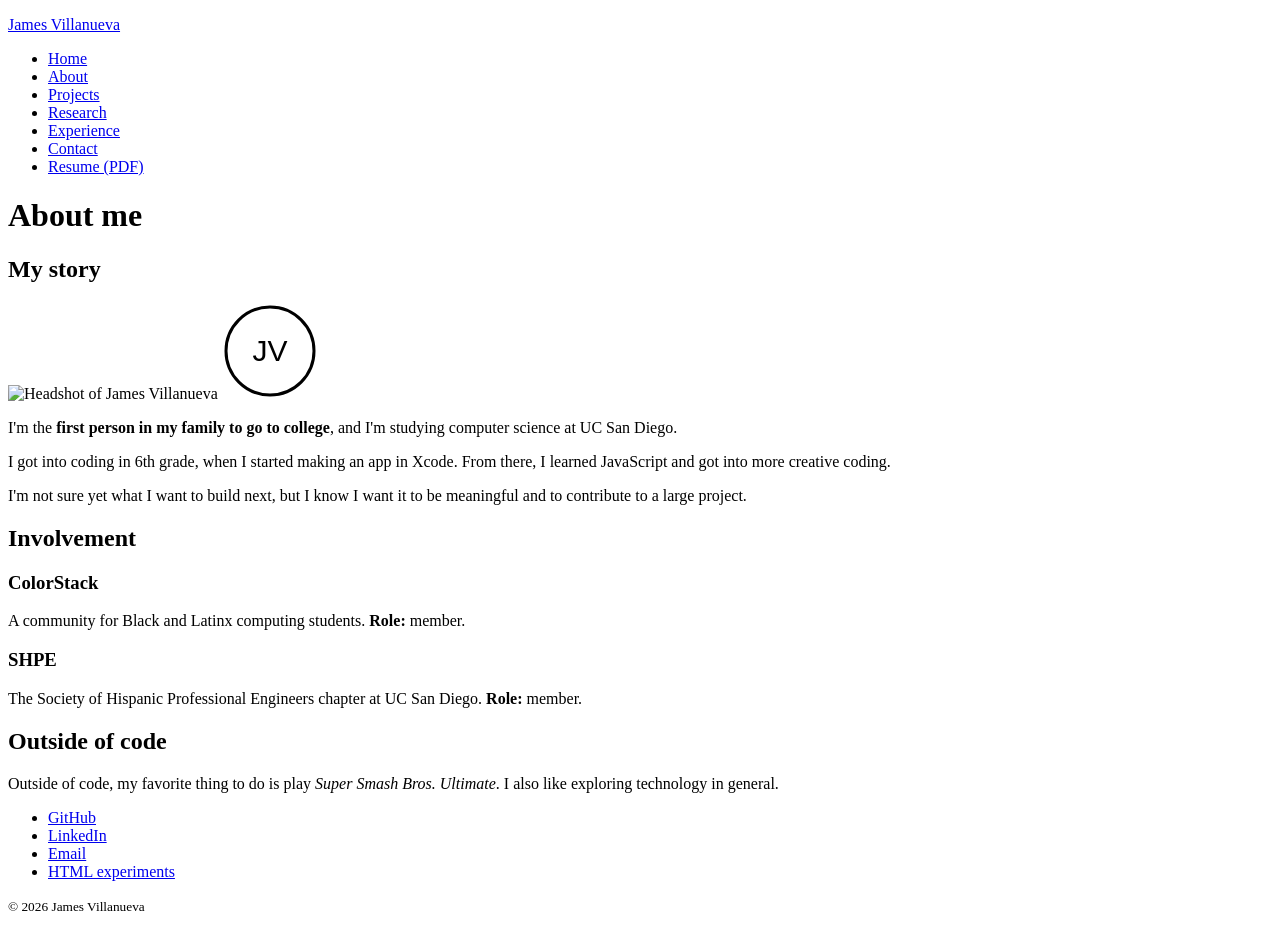
==== about.html @ 251be093 "Rename contact page to form-no-js.html and add httpbin form" ====
<!DOCTYPE html>
<html lang="en">
<head>
  <meta charset="utf-8">
  <meta name="viewport" content="width=device-width, initial-scale=1">
  <meta name="description" content="James Villanueva's story: a first-generation CS student at UC San Diego.">
  <meta name="author" content="James Villanueva">
  <title>About | James Villanueva</title>
  <link rel="stylesheet" href="styles.css">
  <link rel="icon" href="images/headshot.jpg" type="image/jpeg">
</head>
<body class="about-page">
  <header>
    <p><a href="index.html">James Villanueva</a></p>
    <nav aria-label="Main">
      <ul>
        <li><a href="index.html">Home</a></li>
        <li><a href="about.html" aria-current="page">About</a></li>
        <li><a href="projects.html">Projects</a></li>
        <li><a href="research.html">Research</a></li>
        <li><a href="experience.html">Experience</a></li>
        <li><a href="form-no-js.html">Contact</a></li>
        <li><a href="resume.pdf">Resume (PDF)</a></li>
      </ul>
    </nav>
  </header>

  <main>
    <h1>About me</h1>

    <section aria-labelledby="story-heading">
      <h2 id="story-heading">My story</h2>
      <picture>
        <source srcset="images/headshot.webp" type="image/webp">
        <img src="images/headshot.jpg" alt="Headshot of James Villanueva" width="400" height="400">
      </picture>
      <svg width="96" height="96" viewBox="0 0 96 96" role="img" aria-label="JV monogram">
        <circle cx="48" cy="48" r="44" fill="none" stroke="black" stroke-width="3"/>
        <text x="48" y="58" text-anchor="middle" font-size="30" font-family="sans-serif" fill="black">JV</text>
      </svg>
      <p>I'm the <strong>first person in my family to go to college</strong>, and I'm studying computer science at UC San Diego.</p>
      <p>I got into coding in 6th grade, when I started making an app in Xcode. From there, I learned JavaScript and got into more creative coding.</p>
      <p>I'm not sure yet what I want to build next, but I know I want it to be meaningful and to contribute to a large project.</p>
    </section>

    <section aria-labelledby="involvement-heading">
      <h2 id="involvement-heading">Involvement</h2>
      <article>
        <h3>ColorStack</h3>
        <p>A community for Black and Latinx computing students. <b>Role:</b> member.</p>
      </article>
      <article>
        <h3>SHPE</h3>
        <p>The Society of Hispanic Professional Engineers chapter at UC San Diego. <b>Role:</b> member.</p>
      </article>
    </section>

    <section aria-labelledby="outside-heading">
      <h2 id="outside-heading">Outside of code</h2>
      <p>Outside of code, my favorite thing to do is play <i>Super Smash Bros. Ultimate</i>. I also like exploring technology in general.</p>
    </section>
  </main>

  <footer>
    <ul>
      <li><a href="https://github.com/JamesVillanueva-Dev">GitHub</a></li>
      <li><a href="https://www.linkedin.com/in/jamesuvillanueva">LinkedIn</a></li>
      <li><a href="mailto:j8villanueva@ucsd.edu">Email</a></li>
      <li><a href="experiments.html">HTML experiments</a></li>
    </ul>
    <p><small>&copy; 2026 James Villanueva</small></p>
  </footer>
</body>
</html>
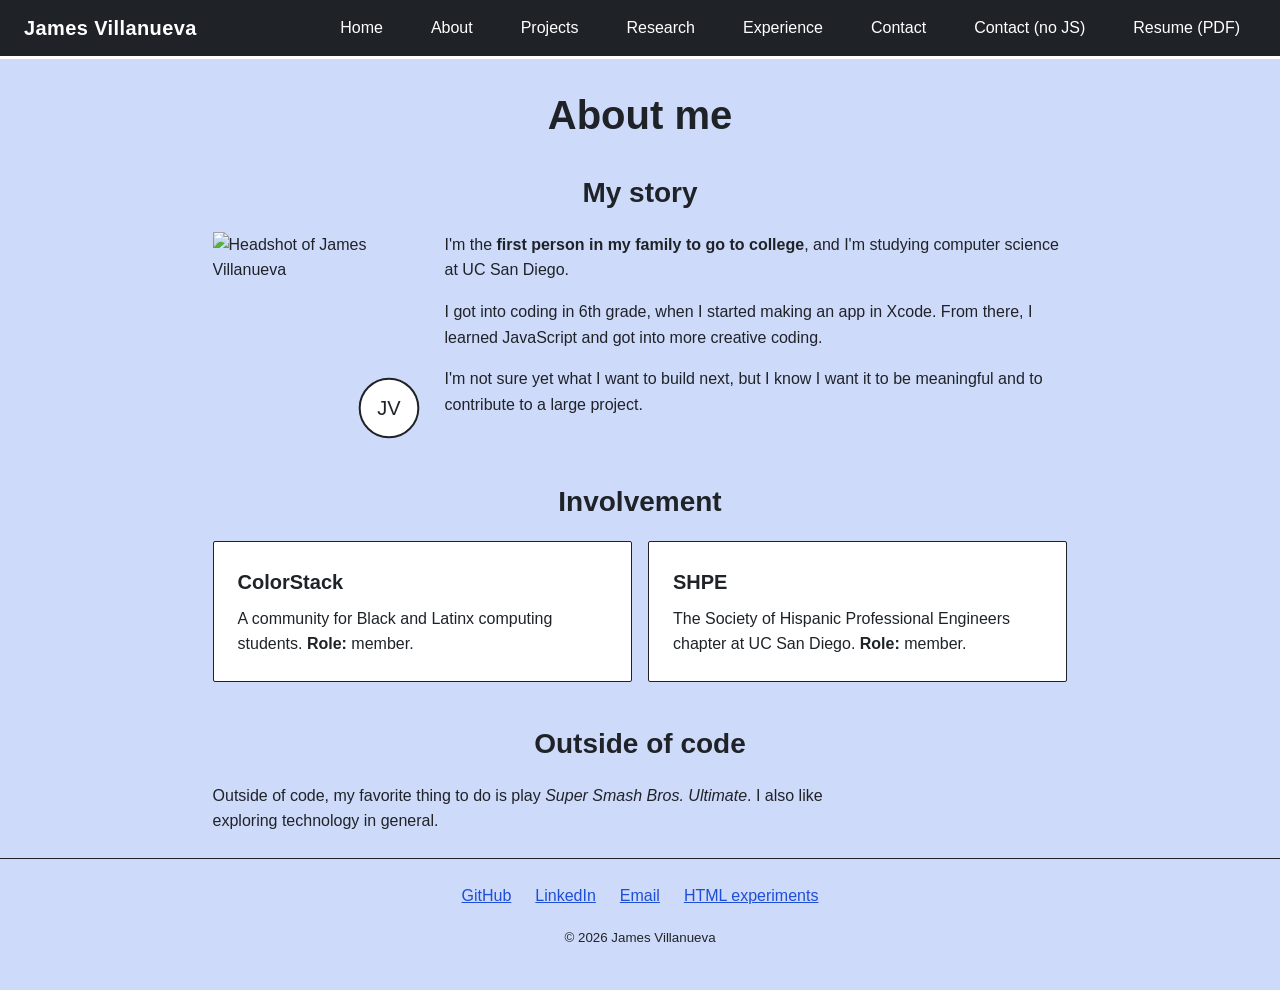
==== commit 0754a160: "finished part 3" ====
--- a/about.html
+++ b/about.html
@@ -19,7 +19,8 @@
         <li><a href="projects.html">Projects</a></li>
         <li><a href="research.html">Research</a></li>
         <li><a href="experience.html">Experience</a></li>
-        <li><a href="form-no-js.html">Contact</a></li>
+        <li><a href="form-with-js.html">Contact</a></li>
+        <li><a href="form-no-js.html">Contact (no JS)</a></li>
         <li><a href="resume.pdf">Resume (PDF)</a></li>
       </ul>
     </nav>
--- a/styles.css
+++ b/styles.css
@@ -0,0 +1,504 @@
+*,
+*::before,
+*::after {
+  box-sizing: border-box;
+  margin: 0; padding: 0;
+}
+
+:root {
+  --color-text: #1f2328;
+  --color-bg: #cedaf9;
+  --color-accent: #ffffff;
+  --font-main: "Helvetica Neue", Arial, sans-serif;
+  --max-width: calc(70ch + 2 * var(--space)); /* ~70 characters per line plus main's padding */
+  --space: 1.5rem;
+  --color-focus: #ffa600;
+  --color-link: #1d4ed8;
+}
+
+
+header {
+  display: flex;
+  justify-content: space-between;
+  align-items: center;
+  flex-wrap: wrap;
+  gap: 1rem;
+  padding: 0.75rem var(--space);
+  background-color: var(--color-text);
+  border-bottom: 3px solid var(--color-accent);
+  position: sticky;
+  top: 0;
+  z-index: 10;
+}
+/* Descendant combinator (space): matches any a inside header, at any depth.
+   Makes header links readable on the dark background. */
+header a {
+  color: white;
+  text-decoration: none;
+}
+
+/* Child combinator (>): matches a p only when it is a direct child of header.
+   Styles the site name. */
+header > p {
+  font-size: 1.25rem;
+  font-weight: bold;
+  letter-spacing: 0.02em;
+}
+main {
+  max-width: var(--max-width);
+  margin: 0 auto;
+  padding: var(--space);
+}
+
+
+nav > ul {
+  display: flex;
+  flex-wrap: wrap;
+  gap: 1rem;
+  list-style: none;
+}
+
+nav a {
+  padding: 0.5em 1em;  /* em: scales with the link's font size */
+}
+
+body {
+  font-family: var(--font-main);
+  color: var(--color-text);
+  background-color: var(--color-bg);
+  line-height: 1.6;
+  margin: 0;
+}
+
+h1 {
+  font-size: 2.5rem;
+  margin-bottom: var(--space);
+  text-align: center;
+}
+
+h2 {
+  font-size: 1.75rem;
+  margin-top: var(--space);
+  text-align: center;
+}
+
+h3 {
+  font-size: 1.25rem;
+}
+
+a {
+  color: var(--color-link);
+}
+
+/* Keep wide media (e.g. the 400px headshot, the 640px video) inside
+   narrow screens */
+img,
+video,
+audio,
+canvas {
+  max-width: 100%;
+  height: auto;
+}
+
+a:hover {
+    color: var(--color-focus);
+}
+
+a:focus, input:focus, button:focus, textarea:focus{
+    outline: 3px groove var(--color-focus);
+}
+
+  /* Attribute selector ([attr="value"]): matches the section whose aria-labelledby
+     equals "skills-heading". Places the two skill groups side by side. */
+section[aria-labelledby="skills-heading"] {
+    justify-content: center;
+    display: flex;
+    flex-wrap: wrap;
+    column-gap: 3rem;
+}
+p,
+ul {
+  margin-bottom: 1rem;
+}
+#skills-heading {
+  width: 100%;
+}
+#intro-heading{
+    text-align: center;
+}
+#intro-heading + picture img {
+  display: block;
+  margin: 1rem auto;
+}
+
+header p,
+header ul {
+  margin: 0;
+  padding: 0;
+}
+
+ul {
+  padding-left: 1.5rem;
+}
+
+footer ul {
+  display: flex;
+  flex-wrap: wrap;
+  justify-content: center;
+  gap: 1.5rem;
+  list-style: none;
+  padding: 0;
+}
+
+footer {
+  text-align: center;
+  padding: var(--space);
+  border-top: 1px solid var(--color-text);
+}
+
+@media (max-width: 600px) {
+  header {
+    flex-direction: column;
+    align-items: flex-start;
+    position: static;
+  }
+
+  h1 {
+    font-size: 2rem;
+  }
+}
+project-card {
+  display: flex;
+  flex-direction: column;
+  background-color: white;
+  border-radius: 0.5rem;
+  padding: var(--space);
+}
+project-card a {
+  margin-top: auto;
+  font-weight: bold;
+}
+
+.project-progress {
+  display: grid;
+  gap: 0.5rem;
+  margin-block: 0.5rem 1rem;
+}
+
+.project-progress label {
+  width: fit-content;
+  padding: 0.2rem 0.65rem;
+  border-radius: 999px;
+  background-color: #e8efff;
+  color: var(--color-link);
+  font-size: 0.875rem;
+  font-weight: bold;
+}
+
+.project-progress progress {
+  width: 100%;
+  height: 0.75rem;
+  accent-color: var(--color-link);
+}
+
+fieldset {
+  padding: var(--space);
+}
+
+label {
+  display: block;
+}
+
+fieldset input,
+fieldset textarea {
+  width: 100%;
+  font: inherit;
+  margin-bottom: 1rem;
+}
+
+button {
+  font: inherit;
+  padding: 0.5em 1em;
+}
+
+article {
+  background-color: white;
+  padding: var(--space);
+  margin-bottom: 1rem;
+}
+
+.block-cards project-card {
+  display: block;
+  border: 1px solid;
+  padding: 1rem;
+  margin-block: 1rem;
+}
+
+/* About page (about.html). Wider main so the story text column next to
+   the photo still gets ~70 characters per line. */
+.about-page main {
+  --photo: 12rem;
+  --badge: 4rem;
+  --story-gap: 2.5rem;
+  max-width: calc(var(--photo) + var(--story-gap) + 70ch + 2 * var(--space));
+}
+
+/* Even spacing: sections 2.5rem apart, each heading 1rem from its content */
+.about-page main > section + section {
+  margin-top: 2.5rem;
+}
+
+.about-page main h2 {
+  margin: 0 0 1rem;
+}
+
+.about-page main > section > p:last-child {
+  margin-bottom: 0;
+}
+
+/* My story: photo above text on narrow screens, photo left / text right
+   on wide screens */
+.about-page section[aria-labelledby="story-heading"] {
+  display: grid;
+  grid-template-columns: minmax(0, 1fr);
+  row-gap: 1rem;
+}
+
+.about-page #story-heading {
+  grid-row: 1;
+  grid-column: 1 / -1;
+  margin: 0;
+}
+
+.about-page section[aria-labelledby="story-heading"] picture,
+.about-page section[aria-labelledby="story-heading"] svg {
+  grid-row: 2;
+  grid-column: 1;
+  justify-self: center;
+  align-self: start;
+}
+
+.about-page section[aria-labelledby="story-heading"] picture {
+  display: block;
+  width: var(--photo);
+  margin-bottom: calc(var(--badge) / 4); /* room for the badge overhang */
+}
+
+.about-page section[aria-labelledby="story-heading"] img {
+  display: block;
+  width: 100%;
+}
+
+/* JV badge sits over the photo's bottom-right corner, hanging a quarter
+   of its size past the edges */
+.about-page section[aria-labelledby="story-heading"] svg {
+  width: var(--badge);
+  height: var(--badge);
+  transform: translate(
+    calc(var(--photo) / 2 - var(--badge) / 4),
+    calc(var(--photo) - var(--badge) * 3 / 4)
+  );
+}
+
+.about-page section[aria-labelledby="story-heading"] svg circle {
+  fill: white;
+  stroke: var(--color-text);
+}
+
+.about-page section[aria-labelledby="story-heading"] svg text {
+  fill: var(--color-text);
+  font-family: var(--font-main);
+}
+
+.about-page section[aria-labelledby="story-heading"] p {
+  margin: 0;
+}
+
+@media (min-width: 48rem) {
+  .about-page section[aria-labelledby="story-heading"] {
+    grid-template-columns: var(--photo) minmax(0, 70ch);
+    /* heading, three paragraphs, then a flexible row that absorbs the
+       photo's extra height so the paragraphs stay evenly spaced */
+    grid-template-rows: auto auto auto auto 1fr;
+    column-gap: var(--story-gap);
+  }
+
+  .about-page section[aria-labelledby="story-heading"] picture,
+  .about-page section[aria-labelledby="story-heading"] svg {
+    grid-row: 2 / -1;
+  }
+
+  .about-page section[aria-labelledby="story-heading"] p {
+    grid-column: 2;
+  }
+}
+
+/* Involvement boxes: side by side when there's room, stacked otherwise */
+.about-page section[aria-labelledby="involvement-heading"] {
+  display: flex;
+  flex-wrap: wrap;
+  gap: 1rem;
+}
+
+.about-page #involvement-heading {
+  flex-basis: 100%;
+  margin: 0;
+}
+
+.about-page article {
+  flex: 1 1 16rem;
+  margin: 0;
+  border: 1px solid var(--color-text);
+  border-radius: 2px;
+}
+
+.about-page article h3 {
+  margin-bottom: 0.5rem;
+}
+
+.about-page article > :last-child {
+  margin-bottom: 0;
+}
+
+.about-page section[aria-labelledby="outside-heading"] p {
+  max-width: 70ch;
+}
+
+/* Contact page (form-no-js.html). Everything is scoped to .contact-page
+   so no other page changes. */
+.contact-page main > p,
+.contact-page address {
+  text-align: center;
+}
+
+.contact-page address {
+  font-style: normal;
+}
+
+/* "Find me online" links as one centered row, no bullets */
+.contact-page section[aria-labelledby="links-heading"] ul {
+  display: flex;
+  flex-wrap: wrap;
+  justify-content: center;
+  gap: 0.5rem 1.5rem;
+  list-style: none;
+  padding: 0;
+}
+
+.contact-page section[aria-labelledby="links-heading"] a {
+  overflow-wrap: anywhere;
+}
+
+/* Form sits on the page background as a centered ~30rem column */
+.contact-page .contact-form {
+  width: 100%;
+  max-width: 30rem;
+  margin: 1rem auto 0;
+  text-align: left;
+}
+
+.contact-page .field {
+  display: flex;
+  flex-direction: column;
+  gap: 0.25rem;
+  margin-bottom: 1rem;
+}
+
+.contact-page .field label {
+  font-weight: normal;
+}
+
+/* Border stays 1px in every state so later validation styles
+   cannot cause layout shift. */
+.contact-page .field input,
+.contact-page .field textarea,
+.contact-page .contact-form button {
+  font: inherit;
+  color: var(--color-text);
+  background-color: white;
+  border: 1px solid var(--color-text);
+  border-radius: 2px;
+  padding: 0.5rem 0.75rem;
+}
+
+.contact-page .field input,
+.contact-page .field textarea {
+  width: 100%;
+}
+
+.contact-page .field textarea {
+  resize: vertical;
+}
+
+.contact-page .contact-form button {
+  cursor: pointer;
+}
+
+.contact-page .contact-form button:hover {
+  background-color: var(--color-text);
+  color: white;
+}
+
+.contact-page main a:focus,
+.contact-page .contact-form input:focus,
+.contact-page .contact-form textarea:focus,
+.contact-page .contact-form button:focus {
+  outline: 3px solid var(--color-link);
+  outline-offset: 2px;
+}
+
+.contact-page .field .hint {
+  margin: 0;
+  font-size: 0.9em;
+}
+
+/* Validation states. :user-invalid / :user-valid only match after the
+   user interacts, so empty fields are not flagged on page load. Only
+   colors and an inset shadow change, never border width, padding or
+   margins, so nothing shifts. The inset bar marks errors without
+   relying on color alone. */
+.contact-page .field input:user-invalid,
+.contact-page .field textarea:user-invalid {
+  border-color: #b42318;
+  background-color: #fff5f5;
+  box-shadow: inset 4px 0 0 #b42318;
+}
+
+.contact-page .field input:user-valid,
+.contact-page .field textarea:user-valid {
+  border-color: #1a7f37;
+}
+
+/* Part 3 message areas (form-with-js.html). Both start with the hidden
+   attribute and form.js removes it, so they never show without JS.
+   No display is set on #error-area or #comments-info, so the hidden
+   attribute keeps working. No transitions or animations, so nothing
+   flashes. */
+.contact-page #comments-info {
+  margin: 0 0 1rem;
+  padding-left: 0.5rem;
+  /* Transparent bar in the normal state so the warning state only
+     changes colors and the text never moves. */
+  border-left: 4px solid transparent;
+  font-size: 0.9em;
+}
+
+.contact-page #comments-info.is-warning {
+  color: #7a4100;
+  border-left-color: #7a4100;
+}
+
+/* Error paragraphs: a red left bar and bold text, so errors are not
+   shown by color alone. Each message also names its field. */
+.contact-page #error-area p {
+  margin: 0 0 0.5rem;
+  padding-left: 0.5rem;
+  border-left: 4px solid #b42318;
+  color: #b42318;
+  font-weight: bold;
+}
+
+/* Empty error paragraphs take up no space */
+.contact-page #error-area p:empty {
+  display: none;
+}
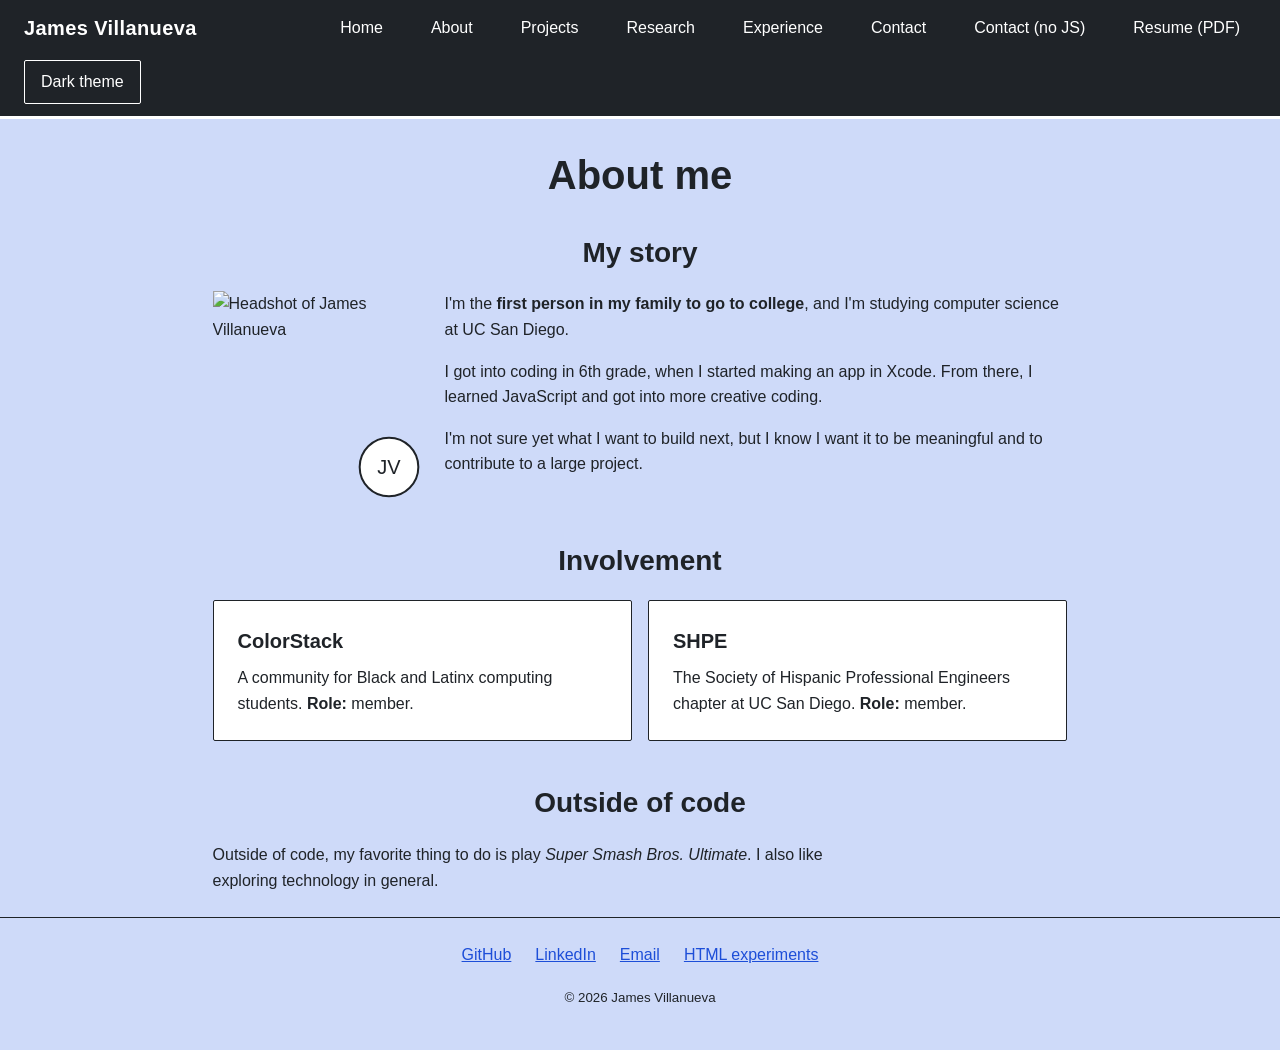
==== commit 2b48ae24: "finishing up part 4" ====
--- a/about.html
+++ b/about.html
@@ -8,6 +8,7 @@
   <title>About | James Villanueva</title>
   <link rel="stylesheet" href="styles.css">
   <link rel="icon" href="images/headshot.jpg" type="image/jpeg">
+  <script src="theme.js"></script>
 </head>
 <body class="about-page">
   <header>
@@ -24,6 +25,7 @@
         <li><a href="resume.pdf">Resume (PDF)</a></li>
       </ul>
     </nav>
+    <button type="button" id="theme-toggle" aria-pressed="false" hidden>Dark theme</button>
   </header>
 
   <main>
--- a/styles.css
+++ b/styles.css
@@ -5,15 +5,61 @@
   margin: 0; padding: 0;
 }
 
+/* Light theme (the default). Every color on the site comes from these
+   variables, so the dark theme below only has to redefine them. */
 :root {
+  color-scheme: light; /* native controls (scrollbars, progress) match */
   --color-text: #1f2328;
   --color-bg: #cedaf9;
-  --color-accent: #ffffff;
+  --color-surface: #ffffff; /* cards, articles, form fields */
+  --color-accent: #ffffff; /* line under the header */
   --font-main: "Helvetica Neue", Arial, sans-serif;
   --max-width: calc(70ch + 2 * var(--space)); /* ~70 characters per line plus main's padding */
   --space: 1.5rem;
+  --color-link: #1d4ed8;
+  --color-link-hover: #9a3412;
+  /* Focus ring for the page body: at least 3:1 against --color-bg and
+     --color-surface. The header has its own, see below. */
+  --color-focus: #b45309;
+  --color-header-bg: #1f2328;
+  --color-header-text: #ffffff;
+  --color-header-hover: #ffa600;
+  --color-header-focus: #ffa600; /* 3:1+ against --color-header-bg */
+  --color-chip-bg: #e8efff;
+  --color-error: #b42318;
+  --color-error-bg: #fff5f5;
+  --color-valid: #1a7f37;
+  --color-warning: #7a4100;
+}
+
+/* Dark theme, turned on by theme.js setting data-theme="dark" on <html>.
+   All pairs meet WCAG AA (4.5:1 text, 3:1 focus rings and borders). */
+:root[data-theme="dark"] {
+  color-scheme: dark;
+  --color-text: #e6edf3;
+  --color-bg: #0d1117;
+  --color-surface: #161b22;
+  --color-accent: #6e7681;
+  --color-link: #79b8ff;
+  --color-link-hover: #ffa657;
   --color-focus: #ffa600;
-  --color-link: #1d4ed8;
+  --color-header-bg: #21262d;
+  --color-header-text: #f0f6fc;
+  --color-header-hover: #ffb84d;
+  --color-header-focus: #ffa600;
+  --color-chip-bg: #1f2d4d;
+  --color-error: #ff7b72;
+  --color-error-bg: #2d1214;
+  --color-valid: #3fb950;
+  --color-warning: #e3b341;
+}
+
+/* Cross-fade between pages when following a link. Only for people who
+   haven't asked for reduced motion; unsupported browsers ignore it. */
+@media (prefers-reduced-motion: no-preference) {
+  @view-transition {
+    navigation: auto;
+  }
 }
 
 
@@ -24,7 +70,7 @@
   flex-wrap: wrap;
   gap: 1rem;
   padding: 0.75rem var(--space);
-  background-color: var(--color-text);
+  background-color: var(--color-header-bg);
   border-bottom: 3px solid var(--color-accent);
   position: sticky;
   top: 0;
@@ -33,8 +79,41 @@
 /* Descendant combinator (space): matches any a inside header, at any depth.
    Makes header links readable on the dark background. */
 header a {
-  color: white;
+  color: var(--color-header-text);
   text-decoration: none;
+}
+
+/* Header hover and focus use the header's own colors, because the
+   page-body colors don't have enough contrast on the header background. */
+header a:hover {
+  color: var(--color-header-hover);
+}
+
+header a:focus,
+header button:focus {
+  outline-color: var(--color-header-focus);
+}
+
+/* Theme toggle: outlined to match the header. aria-pressed="true" (dark
+   theme on) fills it in, so the state shows without relying on color. */
+#theme-toggle {
+  color: var(--color-header-text);
+  background-color: transparent;
+  border: 1px solid var(--color-header-text);
+  border-radius: 2px;
+  cursor: pointer;
+}
+
+/* Hover changes the border and underlines the text but not the text
+   color, so it stays readable in the pressed (filled) state too. */
+#theme-toggle:hover {
+  border-color: var(--color-header-hover);
+  text-decoration: underline;
+}
+
+#theme-toggle[aria-pressed="true"] {
+  color: var(--color-header-bg);
+  background-color: var(--color-header-text);
 }
 
 /* Child combinator (>): matches a p only when it is a direct child of header.
@@ -101,11 +180,11 @@
 }
 
 a:hover {
-    color: var(--color-focus);
+    color: var(--color-link-hover);
 }
 
 a:focus, input:focus, button:focus, textarea:focus{
-    outline: 3px groove var(--color-focus);
+    outline: 3px solid var(--color-focus);
 }
 
   /* Attribute selector ([attr="value"]): matches the section whose aria-labelledby
@@ -170,7 +249,7 @@
 project-card {
   display: flex;
   flex-direction: column;
-  background-color: white;
+  background-color: var(--color-surface);
   border-radius: 0.5rem;
   padding: var(--space);
 }
@@ -189,7 +268,7 @@
   width: fit-content;
   padding: 0.2rem 0.65rem;
   border-radius: 999px;
-  background-color: #e8efff;
+  background-color: var(--color-chip-bg);
   color: var(--color-link);
   font-size: 0.875rem;
   font-weight: bold;
@@ -222,7 +301,7 @@
 }
 
 article {
-  background-color: white;
+  background-color: var(--color-surface);
   padding: var(--space);
   margin-bottom: 1rem;
 }
@@ -301,7 +380,7 @@
 }
 
 .about-page section[aria-labelledby="story-heading"] svg circle {
-  fill: white;
+  fill: var(--color-surface);
   stroke: var(--color-text);
 }
 
@@ -415,7 +494,7 @@
 .contact-page .contact-form button {
   font: inherit;
   color: var(--color-text);
-  background-color: white;
+  background-color: var(--color-surface);
   border: 1px solid var(--color-text);
   border-radius: 2px;
   padding: 0.5rem 0.75rem;
@@ -436,7 +515,7 @@
 
 .contact-page .contact-form button:hover {
   background-color: var(--color-text);
-  color: white;
+  color: var(--color-surface);
 }
 
 .contact-page main a:focus,
@@ -459,14 +538,14 @@
    relying on color alone. */
 .contact-page .field input:user-invalid,
 .contact-page .field textarea:user-invalid {
-  border-color: #b42318;
-  background-color: #fff5f5;
-  box-shadow: inset 4px 0 0 #b42318;
+  border-color: var(--color-error);
+  background-color: var(--color-error-bg);
+  box-shadow: inset 4px 0 0 var(--color-error);
 }
 
 .contact-page .field input:user-valid,
 .contact-page .field textarea:user-valid {
-  border-color: #1a7f37;
+  border-color: var(--color-valid);
 }
 
 /* Part 3 message areas (form-with-js.html). Both start with the hidden
@@ -484,8 +563,12 @@
 }
 
 .contact-page #comments-info.is-warning {
-  color: #7a4100;
-  border-left-color: #7a4100;
+  color: var(--color-warning);
+  border-left-color: var(--color-warning);
+}
+
+.contact-page #error-area {
+  margin-top: 1rem;
 }
 
 /* Error paragraphs: a red left bar and bold text, so errors are not
@@ -493,8 +576,8 @@
 .contact-page #error-area p {
   margin: 0 0 0.5rem;
   padding-left: 0.5rem;
-  border-left: 4px solid #b42318;
-  color: #b42318;
+  border-left: 4px solid var(--color-error);
+  color: var(--color-error);
   font-weight: bold;
 }
 
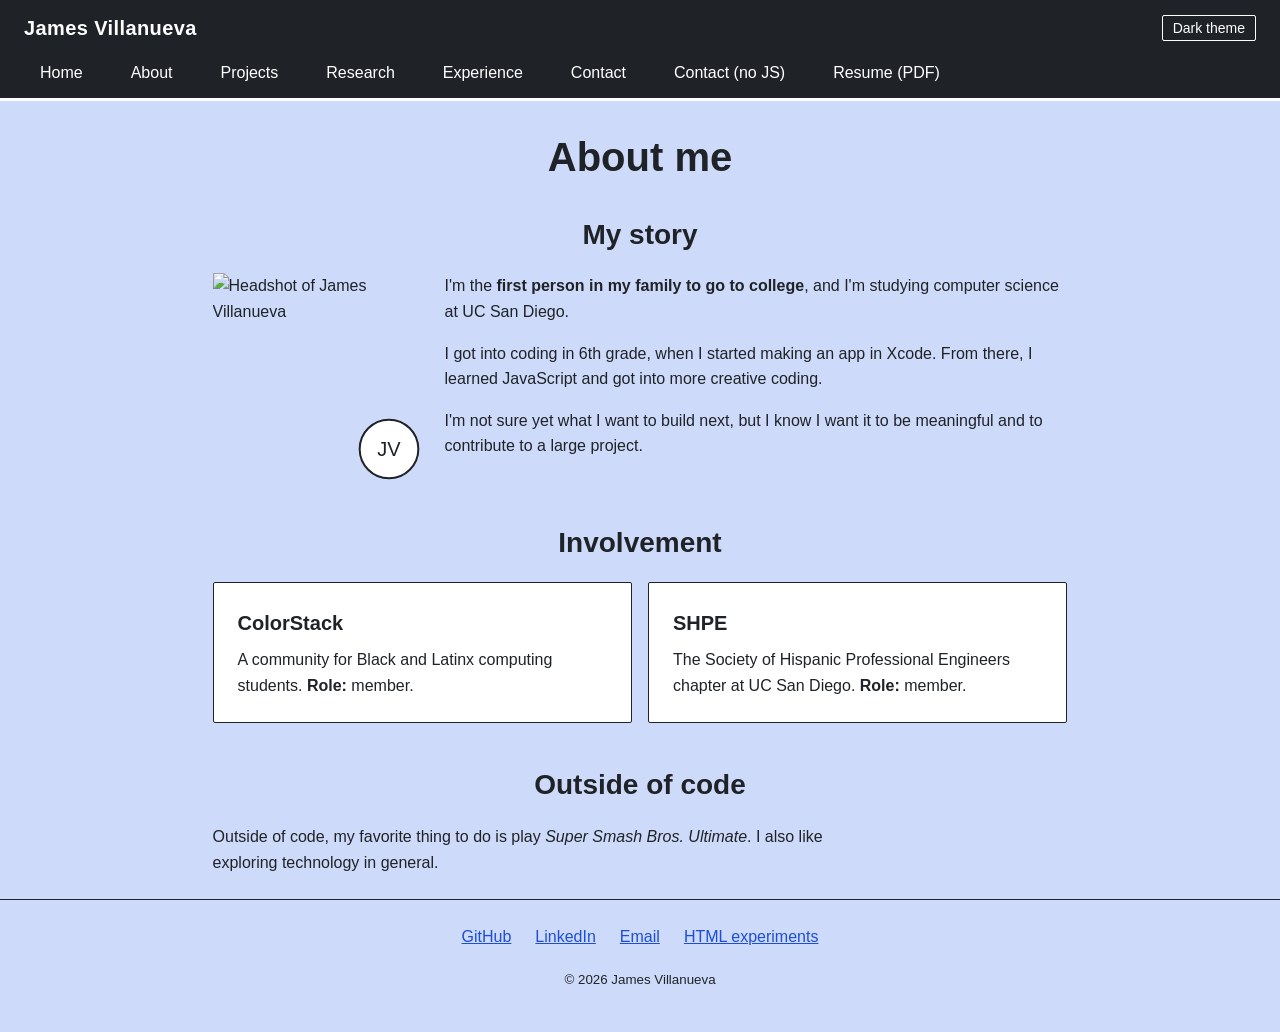
==== commit 19262e4e: "finally finished part 4" ====
--- a/about.html
+++ b/about.html
@@ -13,6 +13,7 @@
 <body class="about-page">
   <header>
     <p><a href="index.html">James Villanueva</a></p>
+    <button type="button" id="theme-toggle" aria-pressed="false" hidden>Dark theme</button>
     <nav aria-label="Main">
       <ul>
         <li><a href="index.html">Home</a></li>
@@ -25,7 +26,6 @@
         <li><a href="resume.pdf">Resume (PDF)</a></li>
       </ul>
     </nav>
-    <button type="button" id="theme-toggle" aria-pressed="false" hidden>Dark theme</button>
   </header>
 
   <main>
--- a/styles.css
+++ b/styles.css
@@ -63,7 +63,7 @@
 }
 
 
-header {
+body > header {
   display: flex;
   justify-content: space-between;
   align-items: center;
@@ -78,19 +78,19 @@
 }
 /* Descendant combinator (space): matches any a inside header, at any depth.
    Makes header links readable on the dark background. */
-header a {
+body > header a {
   color: var(--color-header-text);
   text-decoration: none;
 }
 
 /* Header hover and focus use the header's own colors, because the
    page-body colors don't have enough contrast on the header background. */
-header a:hover {
+body > header a:hover {
   color: var(--color-header-hover);
 }
 
-header a:focus,
-header button:focus {
+body > header a:focus,
+body > header button:focus {
   outline-color: var(--color-header-focus);
 }
 
@@ -102,6 +102,10 @@
   border: 1px solid var(--color-header-text);
   border-radius: 2px;
   cursor: pointer;
+  font: inherit;
+  font-size: 0.875rem;
+  line-height: 1.2;
+  padding: 0.25rem 0.625rem;
 }
 
 /* Hover changes the border and underlines the text but not the text
@@ -116,9 +120,17 @@
   background-color: var(--color-header-text);
 }
 
+/* The nav is always the header's last item and is pushed right, so it sits in the same place whether or not the page has the theme button (form-no-js.html has none). */
+body > header nav { margin-left: auto; }
+
+/* Below this width the nav always gets its own line, so every page's header wraps at the same point. */
+@media (max-width: 85rem) {
+  body > header nav { flex-basis: 100%; margin-left: 0; }
+}
+
 /* Child combinator (>): matches a p only when it is a direct child of header.
    Styles the site name. */
-header > p {
+body > header > p {
   font-size: 1.25rem;
   font-weight: bold;
   letter-spacing: 0.02em;
@@ -210,8 +222,8 @@
   margin: 1rem auto;
 }
 
-header p,
-header ul {
+body > header p,
+body > header ul {
   margin: 0;
   padding: 0;
 }
@@ -236,10 +248,15 @@
 }
 
 @media (max-width: 600px) {
-  header {
-    flex-direction: column;
-    align-items: flex-start;
+  body > header {
     position: static;
+    column-gap: 0.75rem;
+    padding-inline: 1rem;
+  }
+
+  #theme-toggle {
+    font-size: 0.8125rem;
+    padding: 0.2rem 0.5rem;
   }
 
   h1 {
